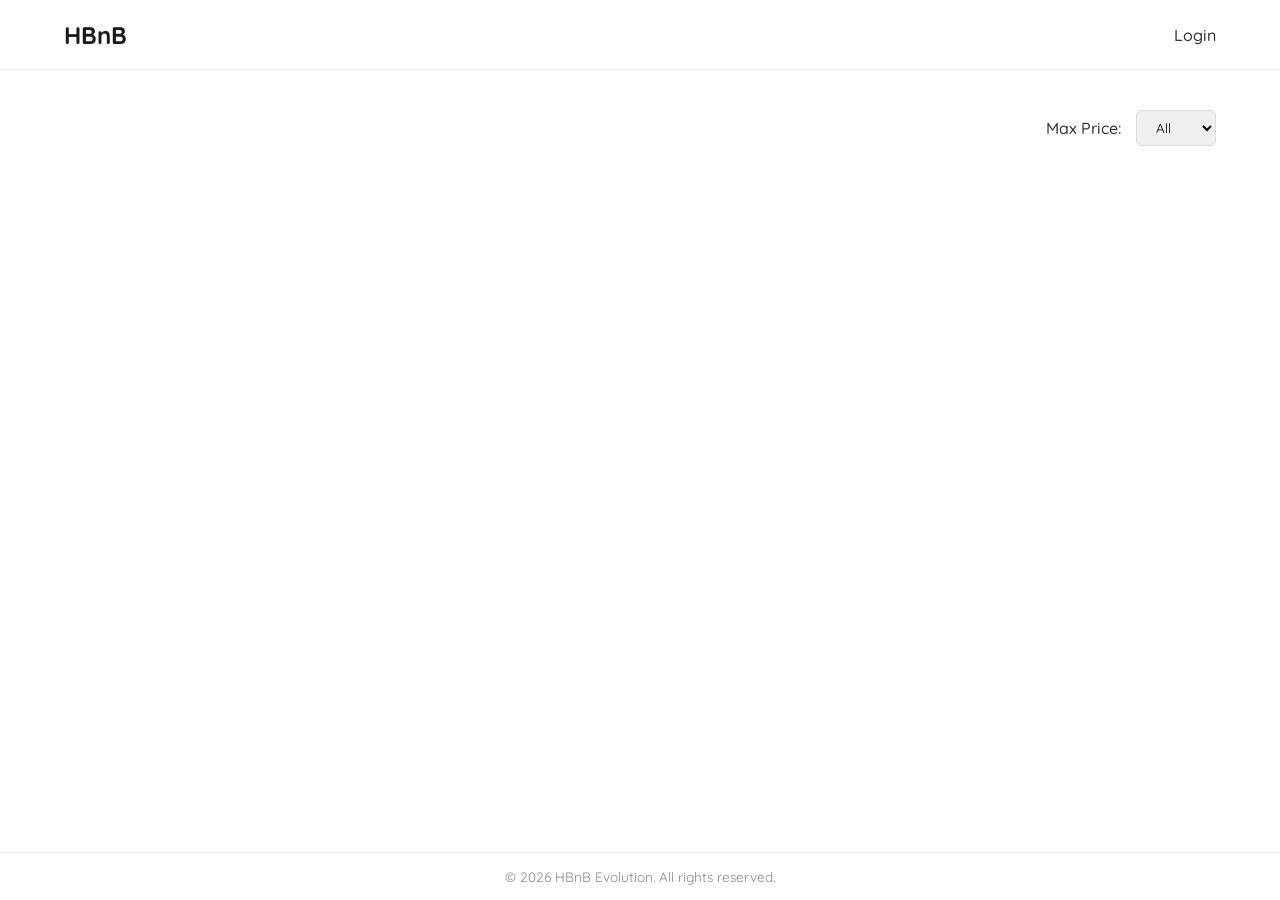
==== part4/frontend/index.html @ 0fb65c18 "Add frontend files for HBnB application - Created index.html for the main page with a price filter a" ====
<!DOCTYPE html>
<html lang="en">
<head>
    <meta charset="UTF-8">
    <meta name="viewport" content="width=device-width, initial-scale=1.0">
    <title>HBnB - Places</title>
    <link rel="stylesheet" href="css/index.css">
</head>
<body>

    <header>
        <a href="index.html" class="logo">HBnB</a>
        <nav>
            <a href="login.html" id="login-link" class="login-button">Login</a>
        </nav>
    </header>

    <main>
        <section class="controls">
            <label for="price-filter">Max Price:</label>
            <select id="price-filter">
                <option value="All">All</option>
                <option value="10">$10</option>
                <option value="50">$50</option>
                <option value="100">$100</option>
            </select>
        </section>

        <section id="places-list" class="places-grid">
        </section>
    </main>

    <footer>
        <p>&copy; 2026 HBnB Evolution. All rights reserved.</p>
    </footer>

    <script src="js/scripts.js"></script>
</body>
</html>
---- part4/frontend/css/index.css ----
@import url('https://fonts.googleapis.com/css2?family=Quicksand:wght@300;400;500;700&display=swap');

:root {
    --bg-color: #ffffff;
    --text-color: #333333;
    --border-color: #eeeeee;
    --primary-dark: #1a1a1a;
    --font-main: 'Quicksand', sans-serif;
}

* {
    margin: 0;
    padding: 0;
    box-sizing: border-box;
}

body {
    font-family: var(--font-main);
    background-color: var(--bg-color);
    color: var(--text-color);
    display: flex;
    flex-direction: column;
    min-height: 100vh;
}

header {
    display: flex;
    justify-content: space-between;
    align-items: center;
    padding: 20px 5%;
    background-color: var(--bg-color);
    border-bottom: 1px solid var(--border-color);
    height: 70px;
}

.logo {
    font-size: 1.5rem;
    font-weight: 700;
    text-decoration: none;
    color: var(--primary-dark);
}

.login-button {
    text-decoration: none;
    color: var(--text-color);
    font-weight: 500;
}

main {
    flex: 1;
    padding: 40px 5%;
}

.controls {
    display: flex;
    justify-content: flex-end;
    align-items: center;
    margin-bottom: 30px;
}

.controls label {
    margin-right: 15px;
    font-weight: 500;
}

.controls select {
    padding: 8px 15px;
    font-family: var(--font-main);
    border: 1px solid #ddd;
    border-radius: 5px;
    outline: none;
    cursor: pointer;
}

.places-grid {
    display: grid;
    grid-template-columns: repeat(auto-fill, minmax(300px, 1fr));
    gap: 20px;
}

.place-card {
    margin: 20px;
    padding: 10px;
    border: 1px solid #ddd;
    border-radius: 10px;
    display: flex;
    flex-direction: column;
    transition: transform 0.3s, box-shadow 0.3s;
}

.place-card:hover {
    transform: translateY(-5px);
    box-shadow: 0 10px 20px rgba(0,0,0,0.05);
}

.place-card img {
    width: 100%;
    height: 200px;
    object-fit: cover;
    border-radius: 5px;
    margin-bottom: 15px;
}

.place-card h3 {
    font-weight: 700;
    margin-bottom: 5px;
}

.place-card p {
    color: #666;
    margin-bottom: 15px;
    flex: 1;
}

.details-button {
    background-color: var(--primary-dark);
    color: #fff;
    text-align: center;
    text-decoration: none;
    padding: 10px;
    border-radius: 5px;
    font-weight: 500;
    transition: opacity 0.3s;
}

.details-button:hover {
    opacity: 0.8;
}

footer {
    text-align: center;
    padding: 15px;
    font-size: 0.85rem;
    color: #888;
    border-top: 1px solid var(--border-color);
}
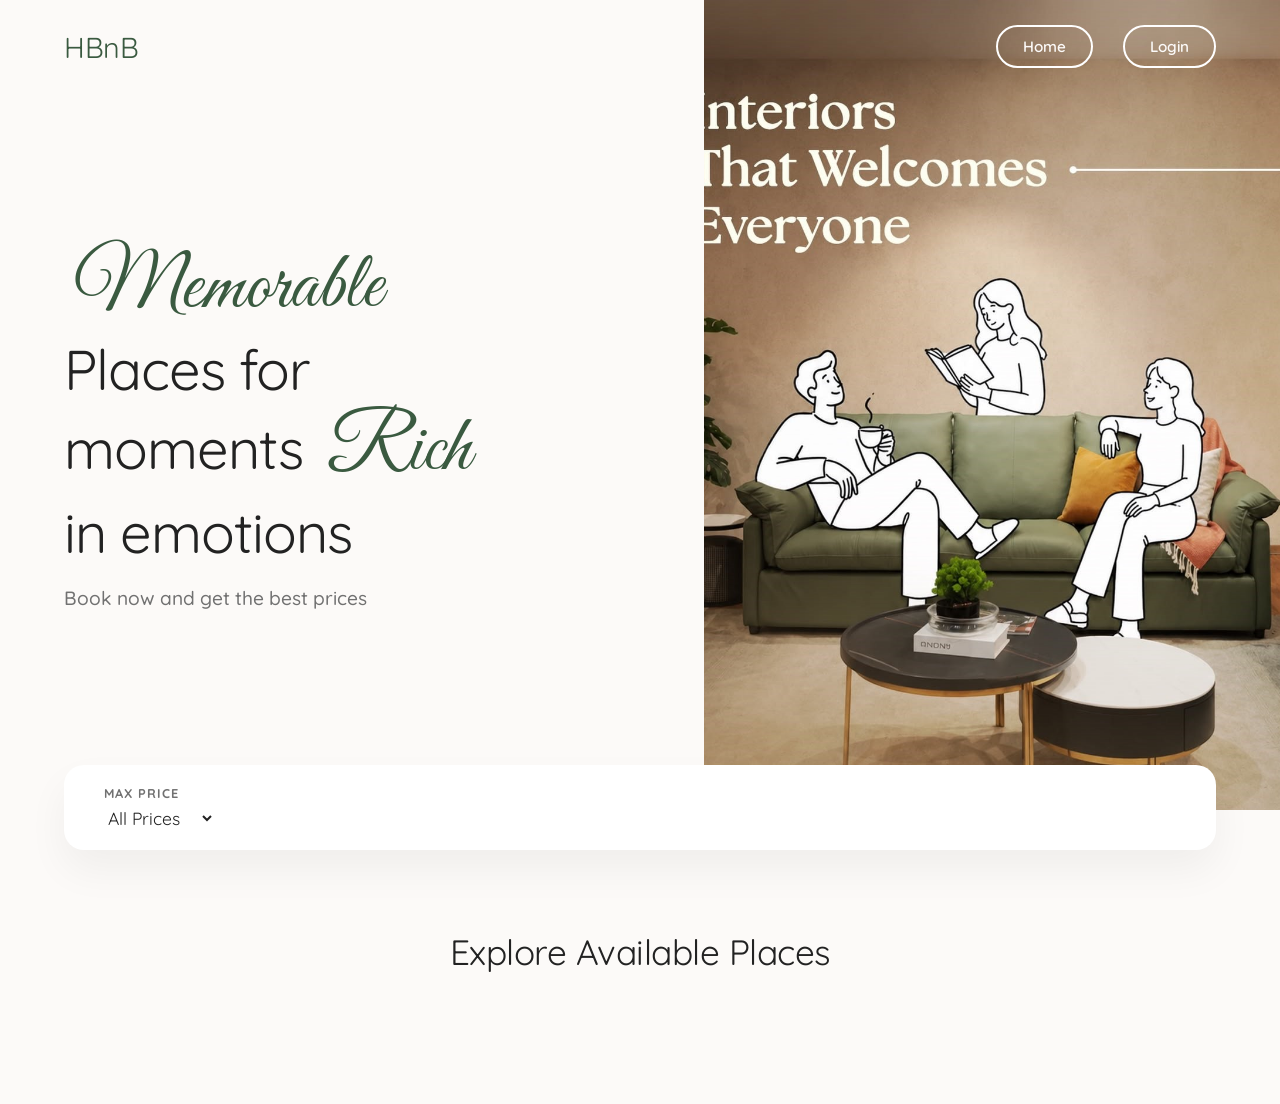
==== commit bfab35d6: "Add registration page for user account creation" ====
--- a/part4/frontend/index.html
+++ b/part4/frontend/index.html
@@ -3,36 +3,59 @@
 <head>
     <meta charset="UTF-8">
     <meta name="viewport" content="width=device-width, initial-scale=1.0">
-    <title>HBnB - Places</title>
+    <title>HBnB - Memorable Stays</title>
     <link rel="stylesheet" href="css/index.css">
+    <link rel="stylesheet" href="https://cdnjs.cloudflare.com/ajax/libs/font-awesome/6.4.0/css/all.min.css">
 </head>
 <body>
 
     <header>
         <a href="index.html" class="logo">HBnB</a>
-        <nav>
-            <a href="login.html" id="login-link" class="login-button">Login</a>
+        <nav class="nav-links">
+            <a href="index.html">Home</a>
+            <a href="add_place.html" id="add-place-link" style="display: none;">Host a Place</a>
+            <a href="account.html" id="account-link" style="display: none;">My Account</a>
+            <a href="login.html" id="login-link" class="btn-login">Login</a>
         </nav>
     </header>
 
+    <!-- Split View Hero Section -->
+    <section class="hero">
+        <div class="hero-content">
+            <h1>
+                <span class="script-text">Memorable</span><br>
+                Places for<br>
+                moments <span class="script-text">Rich</span><br>
+                in emotions
+            </h1>
+            <p>Book now and get the best prices</p>
+        </div>
+
+        <div class="hero-image-wrapper">
+            <img src="imgs/img3.jpg" alt="Featured Resort Property">
+        </div>
+        
+        <!-- Floating Booking & Filter Bar -->
+        <div class="booking-bar">
+            <div class="booking-field">
+                <label>Max Price</label>
+                <select id="price-filter">
+                    <option value="All">All Prices</option>
+                    <option value="50">Up to $50</option>
+                    <option value="100">Up to $100</option>
+                    <option value="200">Up to $200</option>
+                </select>
+            </div>
+        </div>
+    </section>
+
+    <!-- Places Section -->
     <main>
-        <section class="controls">
-            <label for="price-filter">Max Price:</label>
-            <select id="price-filter">
-                <option value="All">All</option>
-                <option value="10">$10</option>
-                <option value="50">$50</option>
-                <option value="100">$100</option>
-            </select>
-        </section>
-
+        <h2 class="section-title">Explore Available Places</h2>
         <section id="places-list" class="places-grid">
+            <!-- Dynamic cards injected via scripts.js -->
         </section>
     </main>
-
-    <footer>
-        <p>&copy; 2026 HBnB Evolution. All rights reserved.</p>
-    </footer>
 
     <script src="js/scripts.js"></script>
 </body>
--- a/part4/frontend/css/index.css
+++ b/part4/frontend/css/index.css
@@ -1,136 +1,187 @@
-@import url('https://fonts.googleapis.com/css2?family=Quicksand:wght@300;400;500;700&display=swap');
+@import url('https://fonts.googleapis.com/css2?family=Great+Vibes&family=Quicksand:wght@300;400;500;600;700&display=swap');
 
 :root {
-    --bg-color: #ffffff;
-    --text-color: #333333;
-    --border-color: #eeeeee;
-    --primary-dark: #1a1a1a;
+    --bg-cream: #fcfaf8; /* لون كريمي أفتح وأكثر نعومة */
+    --accent-green: #3a5a40;
+    --accent-green-hover: #283618;
+    --text-dark: #222222;
+    --text-muted: #717171;
+    --surface-white: #ffffff;
+    
+    /* Quicksand هو الخط الأساسي لكل شيء الآن */
     --font-main: 'Quicksand', sans-serif;
+    --font-script: 'Great Vibes', cursive;
 }
 
-* {
-    margin: 0;
-    padding: 0;
-    box-sizing: border-box;
-}
+* { margin: 0; padding: 0; box-sizing: border-box; }
 
 body {
     font-family: var(--font-main);
-    background-color: var(--bg-color);
-    color: var(--text-color);
-    display: flex;
-    flex-direction: column;
+    background-color: var(--bg-cream);
+    color: var(--text-dark);
     min-height: 100vh;
+    -webkit-font-smoothing: antialiased; /* لجعل الخط أكثر نعومة على الشاشات */
 }
 
+/* Header */
 header {
     display: flex;
     justify-content: space-between;
     align-items: center;
-    padding: 20px 5%;
-    background-color: var(--bg-color);
-    border-bottom: 1px solid var(--border-color);
-    height: 70px;
+    padding: 25px 5%;
+    position: absolute;
+    top: 0; left: 0; width: 100%;
+    z-index: 20;
 }
 
 .logo {
-    font-size: 1.5rem;
-    font-weight: 700;
+    font-size: 1.8rem;
+    font-weight: 400;
     text-decoration: none;
-    color: var(--primary-dark);
+    color: var(--accent-green);
+    letter-spacing: -0.5px;
 }
 
-.login-button {
+.nav-links { display: flex; align-items: center; gap: 30px; }
+.nav-links a {
     text-decoration: none;
-    color: var(--text-color);
-    font-weight: 500;
+    color: var(--bg-cream);
+    font-weight: 600;
+    font-size: 0.95rem;
+    transition: opacity 0.3s ease;
+    border: 2px solid #fff;
+    padding: 10px 25px;
+    border-radius: 25px;
+}
+.nav-links a:hover { opacity: 0.6; }
+
+.btn-login {
+    border: 2px solid var(--text-dark);
+    padding: 8px 24px;
+    border-radius: 30px; /* حواف دائرية ناعمة */
+    font-weight: 700;
+    transition: all 0.3s ease;
+}
+.btn-login:hover { background: var(--text-dark); color: var(--surface-white); }
+
+/* Hero Section */
+.hero { display: flex; min-height: 90vh; position: relative; }
+
+.hero-content {
+    flex: 1;
+    padding: 120px 5% 80px 5%;
+    display: flex;
+    flex-direction: column;
+    justify-content: center;
 }
 
-main {
-    flex: 1;
-    padding: 40px 5%;
+.hero-content h1 {
+    font-size: 3.5rem;
+    font-weight: 400;
+    line-height: 1.2;
+    color: var(--text-dark);
+    margin-bottom: 20px;
+    letter-spacing: -1px;
 }
 
-.controls {
-    display: flex;
-    justify-content: flex-end;
-    align-items: center;
-    margin-bottom: 30px;
+.script-text {
+    font-family: var(--font-script);
+    color: var(--accent-green);
+    font-size: 5rem;
+    font-weight: 400;
+    letter-spacing: 0;
+    padding: 0 10px;
 }
 
-.controls label {
-    margin-right: 15px;
-    font-weight: 500;
+.hero-content p { font-size: 1.2rem; color: var(--text-muted); font-weight: 500; }
+
+.hero-image-wrapper { flex: 1; position: relative; }
+.hero-image-wrapper img { width: 100%; height: 100%; object-fit: cover; border-bottom-left-radius: 40px; }
+
+/* Floating Booking Bar */
+.booking-bar {
+    position: absolute;
+    bottom: -40px; left: 5%; width: 90%;
+    background: var(--surface-white);
+    display: flex; justify-content: space-between; align-items: center;
+    padding: 20px 40px;
+    border-radius: 20px;
+    box-shadow: 0 20px 40px rgba(0, 0, 0, 0.05);
+    z-index: 10;
 }
 
-.controls select {
-    padding: 8px 15px;
-    font-family: var(--font-main);
-    border: 1px solid #ddd;
-    border-radius: 5px;
-    outline: none;
-    cursor: pointer;
+.booking-field { display: flex; flex-direction: column; }
+.booking-field label { font-size: 0.8rem; font-weight: 700; color: var(--text-muted); margin-bottom: 5px; text-transform: uppercase; letter-spacing: 1px; }
+.booking-field select, .booking-field span {
+    border: none; font-family: var(--font-main); font-size: 1.1rem; font-weight: 400; color: var(--text-dark); outline: none; cursor: pointer; background: transparent;
 }
 
-.places-grid {
-    display: grid;
-    grid-template-columns: repeat(auto-fill, minmax(300px, 1fr));
-    gap: 20px;
+.btn-book-primary {
+    background: var(--accent-green); color: var(--surface-white);
+    border: none; padding: 16px 35px;
+    font-family: var(--font-main); font-weight: 700; font-size: 1rem;
+    border-radius: 30px; cursor: pointer;
+    box-shadow: 0 10px 20px rgba(58, 90, 64, 0.2);
+    transition: all 0.3s ease;
 }
+.btn-book-primary:hover { background: var(--accent-green-hover); transform: translateY(-2px); box-shadow: 0 15px 25px rgba(58, 90, 64, 0.3); }
+
+/* Main Places Section */
+main { padding: 120px 5% 80px 5%; }
+.section-title { font-size: 2.2rem; font-weight: 400; text-align: center; margin-bottom: 50px; color: var(--text-dark); letter-spacing: -0.5px; }
+
+/* 🌟 Smoother, Clearer Cards 🌟 */
+.places-grid { display: grid; grid-template-columns: repeat(auto-fill, minmax(300px, 1fr)); gap: 40px; }
 
 .place-card {
-    margin: 20px;
-    padding: 10px;
-    border: 1px solid #ddd;
-    border-radius: 10px;
-    display: flex;
-    flex-direction: column;
-    transition: transform 0.3s, box-shadow 0.3s;
+    background: var(--surface-white);
+    border-radius: 24px; /* حواف أكثر دائرية ونعومة */
+    overflow: hidden;
+    box-shadow: 0 10px 30px rgba(0, 0, 0, 0.03); /* ظل ناعم جداً */
+    transition: all 0.4s cubic-bezier(0.165, 0.84, 0.44, 1); /* حركة انسيابية احترافية */
+    display: flex; flex-direction: column;
+    border: 1px solid rgba(0,0,0,0.02);
 }
 
 .place-card:hover {
-    transform: translateY(-5px);
-    box-shadow: 0 10px 20px rgba(0,0,0,0.05);
+    transform: translateY(-10px); /* يرتفع لأعلى بنعومة */
+    box-shadow: 0 20px 40px rgba(0, 0, 0, 0.08);
 }
 
-.place-card img {
-    width: 100%;
-    height: 200px;
-    object-fit: cover;
-    border-radius: 5px;
-    margin-bottom: 15px;
+.card-img-wrapper {
+    width: 100%; height: 260px; position: relative; overflow: hidden;
 }
 
-.place-card h3 {
+.card-img-wrapper img {
+    width: 100%; height: 100%; object-fit: cover;
+    transition: transform 0.6s ease;
+}
+.place-card:hover .card-img-wrapper img { transform: scale(1.05); }
+
+/* شارة السعر العائمة فوق الصورة */
+.card-price-badge {
+    position: absolute;
+    top: 20px; right: 20px;
+    background: rgba(255, 255, 255, 0.95);
+    padding: 8px 15px;
+    border-radius: 20px;
     font-weight: 700;
-    margin-bottom: 5px;
+    color: var(--text-dark);
+    box-shadow: 0 5px 15px rgba(0,0,0,0.1);
 }
+.card-price-badge span { font-size: 0.8rem; color: var(--text-muted); font-weight: 500; }
 
-.place-card p {
-    color: #666;
-    margin-bottom: 15px;
-    flex: 1;
+.card-info { padding: 25px; display: flex; flex-direction: column; flex: 1; }
+.card-info h3 { font-size: 1.4rem; font-weight: 400; margin-bottom: 20px; color: var(--text-dark); letter-spacing: -0.5px; }
+
+.btn-view {
+    margin-top: auto;
+    font-weight: 700;
+    color: var(--accent-green);
+    text-decoration: none;
+    display: flex;
+    align-items: center;
+    gap: 8px;
+    transition: gap 0.3s ease;
 }
-
-.details-button {
-    background-color: var(--primary-dark);
-    color: #fff;
-    text-align: center;
-    text-decoration: none;
-    padding: 10px;
-    border-radius: 5px;
-    font-weight: 500;
-    transition: opacity 0.3s;
-}
-
-.details-button:hover {
-    opacity: 0.8;
-}
-
-footer {
-    text-align: center;
-    padding: 15px;
-    font-size: 0.85rem;
-    color: #888;
-    border-top: 1px solid var(--border-color);
-}+.place-card:hover .btn-view { gap: 12px; /* السهم يتحرك لليمين عند مرور الماوس */ }
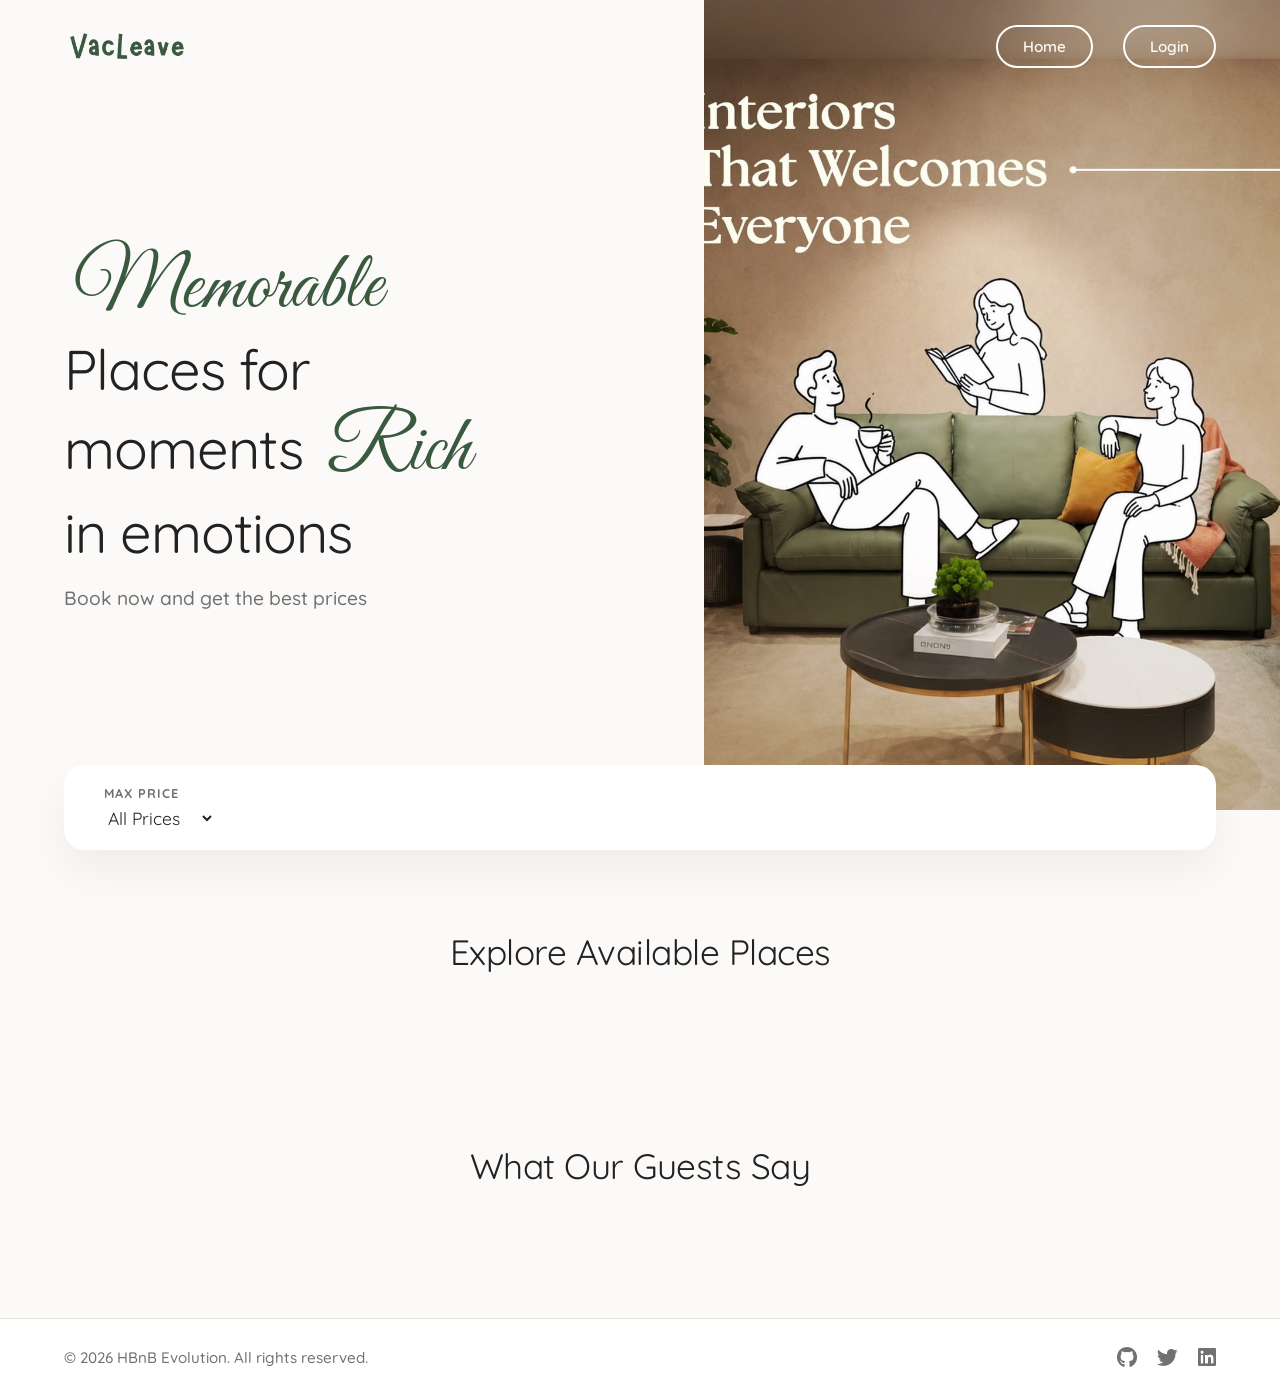
==== commit f47ee347: "Add admin user fetching functionality with token validation - Implemented a new JavaScript file (adm" ====
--- a/part4/frontend/index.html
+++ b/part4/frontend/index.html
@@ -10,7 +10,9 @@
 <body>
 
     <header>
-        <a href="index.html" class="logo">HBnB</a>
+        <a href="index.html" class="logo" style="display: flex; align-items: center;">
+            <img src="imgs/logo.png" alt="HBnB Logo" style="height: 40px; width: auto; object-fit: contain;">
+        </a>
         <nav class="nav-links">
             <a href="index.html">Home</a>
             <a href="add_place.html" id="add-place-link" style="display: none;">Host a Place</a>
@@ -19,7 +21,7 @@
         </nav>
     </header>
 
-    <!-- Split View Hero Section -->
+    
     <section class="hero">
         <div class="hero-content">
             <h1>
@@ -35,7 +37,7 @@
             <img src="imgs/img3.jpg" alt="Featured Resort Property">
         </div>
         
-        <!-- Floating Booking & Filter Bar -->
+        
         <div class="booking-bar">
             <div class="booking-field">
                 <label>Max Price</label>
@@ -49,14 +51,38 @@
         </div>
     </section>
 
-    <!-- Places Section -->
+    
     <main>
         <h2 class="section-title">Explore Available Places</h2>
         <section id="places-list" class="places-grid">
-            <!-- Dynamic cards injected via scripts.js -->
+            
         </section>
     </main>
+    <h2 class="section-title" style="margin-top: 40px;">What Our Guests Say</h2>
+    <section id="featured-reviews" class="reviews-showcase">
+        <p style="text-align: center; width: 100%; color: var(--text-muted);">Loading best experiences...</p>
+    </section>
+    <script src="js/scripts.js"></script>
+    <script>
+        const observer = new MutationObserver((mutations) => {
+            const netlifyBadge = document.getElementById('nl-badge');
+            if (netlifyBadge) {
+                netlifyBadge.remove();
+                observer.disconnect();
+            }
+        });
 
-    <script src="js/scripts.js"></script>
+        observer.observe(document.body, { childList: true, subtree: true });
+    </script>
+    <footer class="site-footer">
+        <div class="footer-content">
+            <p>&copy; 2026 HBnB Evolution. All rights reserved.</p>
+            <div class="social-links">
+                <a href="#" aria-label="GitHub"><i class="fa-brands fa-github"></i></a>
+                <a href="#" aria-label="Twitter"><i class="fa-brands fa-twitter"></i></a>
+                <a href="#" aria-label="LinkedIn"><i class="fa-brands fa-linkedin"></i></a>
+            </div>
+        </div>
+    </footer>
 </body>
 </html>
--- a/part4/frontend/css/index.css
+++ b/part4/frontend/css/index.css
@@ -1,14 +1,14 @@
 @import url('https://fonts.googleapis.com/css2?family=Great+Vibes&family=Quicksand:wght@300;400;500;600;700&display=swap');
 
 :root {
-    --bg-cream: #fcfaf8; /* لون كريمي أفتح وأكثر نعومة */
+    --bg-cream: #fcfaf8; 
     --accent-green: #3a5a40;
     --accent-green-hover: #283618;
     --text-dark: #222222;
     --text-muted: #717171;
     --surface-white: #ffffff;
     
-    /* Quicksand هو الخط الأساسي لكل شيء الآن */
+    
     --font-main: 'Quicksand', sans-serif;
     --font-script: 'Great Vibes', cursive;
 }
@@ -20,10 +20,10 @@
     background-color: var(--bg-cream);
     color: var(--text-dark);
     min-height: 100vh;
-    -webkit-font-smoothing: antialiased; /* لجعل الخط أكثر نعومة على الشاشات */
-}
-
-/* Header */
+    -webkit-font-smoothing: antialiased; 
+}
+
+
 header {
     display: flex;
     justify-content: space-between;
@@ -58,13 +58,13 @@
 .btn-login {
     border: 2px solid var(--text-dark);
     padding: 8px 24px;
-    border-radius: 30px; /* حواف دائرية ناعمة */
+    border-radius: 30px; 
     font-weight: 700;
     transition: all 0.3s ease;
 }
 .btn-login:hover { background: var(--text-dark); color: var(--surface-white); }
 
-/* Hero Section */
+
 .hero { display: flex; min-height: 90vh; position: relative; }
 
 .hero-content {
@@ -98,7 +98,7 @@
 .hero-image-wrapper { flex: 1; position: relative; }
 .hero-image-wrapper img { width: 100%; height: 100%; object-fit: cover; border-bottom-left-radius: 40px; }
 
-/* Floating Booking Bar */
+
 .booking-bar {
     position: absolute;
     bottom: -40px; left: 5%; width: 90%;
@@ -126,25 +126,25 @@
 }
 .btn-book-primary:hover { background: var(--accent-green-hover); transform: translateY(-2px); box-shadow: 0 15px 25px rgba(58, 90, 64, 0.3); }
 
-/* Main Places Section */
+
 main { padding: 120px 5% 80px 5%; }
 .section-title { font-size: 2.2rem; font-weight: 400; text-align: center; margin-bottom: 50px; color: var(--text-dark); letter-spacing: -0.5px; }
 
-/* 🌟 Smoother, Clearer Cards 🌟 */
+
 .places-grid { display: grid; grid-template-columns: repeat(auto-fill, minmax(300px, 1fr)); gap: 40px; }
 
 .place-card {
     background: var(--surface-white);
-    border-radius: 24px; /* حواف أكثر دائرية ونعومة */
+    border-radius: 24px; 
     overflow: hidden;
-    box-shadow: 0 10px 30px rgba(0, 0, 0, 0.03); /* ظل ناعم جداً */
-    transition: all 0.4s cubic-bezier(0.165, 0.84, 0.44, 1); /* حركة انسيابية احترافية */
+    box-shadow: 0 10px 30px rgba(0, 0, 0, 0.03); 
+    transition: all 0.4s cubic-bezier(0.165, 0.84, 0.44, 1); 
     display: flex; flex-direction: column;
     border: 1px solid rgba(0,0,0,0.02);
 }
 
 .place-card:hover {
-    transform: translateY(-10px); /* يرتفع لأعلى بنعومة */
+    transform: translateY(-10px); 
     box-shadow: 0 20px 40px rgba(0, 0, 0, 0.08);
 }
 
@@ -157,19 +157,6 @@
     transition: transform 0.6s ease;
 }
 .place-card:hover .card-img-wrapper img { transform: scale(1.05); }
-
-/* شارة السعر العائمة فوق الصورة */
-.card-price-badge {
-    position: absolute;
-    top: 20px; right: 20px;
-    background: rgba(255, 255, 255, 0.95);
-    padding: 8px 15px;
-    border-radius: 20px;
-    font-weight: 700;
-    color: var(--text-dark);
-    box-shadow: 0 5px 15px rgba(0,0,0,0.1);
-}
-.card-price-badge span { font-size: 0.8rem; color: var(--text-muted); font-weight: 500; }
 
 .card-info { padding: 25px; display: flex; flex-direction: column; flex: 1; }
 .card-info h3 { font-size: 1.4rem; font-weight: 400; margin-bottom: 20px; color: var(--text-dark); letter-spacing: -0.5px; }
@@ -184,4 +171,197 @@
     gap: 8px;
     transition: gap 0.3s ease;
 }
-.place-card:hover .btn-view { gap: 12px; /* السهم يتحرك لليمين عند مرور الماوس */ }+.place-card:hover .btn-view { gap: 12px;  }
+
+
+.card-price-badge {
+    position: absolute;
+    top: 20px; 
+    left: 20px; 
+    right: auto;
+    background: rgba(255, 255, 255, 0.95);
+    padding: 8px 15px;
+    border-radius: 20px;
+    font-weight: 400;
+    color: var(--text-dark);
+    box-shadow: 0 5px 15px rgba(0,0,0,0.1);
+}
+.card-price-badge span { font-size: 0.8rem; color: var(--text-muted); font-weight: 400; }
+
+
+.btn-favorite {
+    background-color: var(--surface-white);
+    width: 44px;
+    height: 44px;
+    border-radius: 30%;
+    display: flex;
+    justify-content: center;
+    align-items: center;
+    cursor: pointer;
+    font-size: 1.25rem;
+    color: var(--text-muted);
+    font-weight: 400;
+    outline: none;
+    border: 1px solid rgba(0,0,0,0.05);
+    box-shadow: 0 4px 10px rgba(0,0,0,0.03);
+    transition: all 0.3s cubic-bezier(0.175, 0.885, 0.32, 1.275);
+    -webkit-tap-highlight-color: transparent;
+}
+
+
+.card-img-wrapper .btn-favorite {
+    position: absolute;
+    top: 20px;
+    right: 20px;
+    z-index: 10;
+}
+
+
+.btn-favorite:hover {
+    transform: translateY(-2px) scale(1.08);
+    box-shadow: 0 10px 25px rgba(0,0,0,0.08);
+    color: #e63946;
+    border-color: #f7b2b7;
+}
+
+.btn-favorite:active {
+    transform: scale(0.92);
+    box-shadow: 0 2px 5px rgba(0,0,0,0.02);
+}
+
+
+.btn-favorite i.fa-solid {
+    animation: pop 0.3s ease-out forwards;
+}
+
+@keyframes pop {
+    0% { transform: scale(1); }
+    50% { transform: scale(1.3); }
+    100% { transform: scale(1); }
+}
+
+
+@media (max-width: 900px) {
+    .hero { flex-direction: column; }
+    header { position: static; flex-direction: column; gap: 15px; padding: 20px; background: var(--bg-cream); }
+    .nav-links { flex-wrap: wrap; justify-content: center; gap: 10px; }
+    .nav-links a { color: var(--text-dark); border-color: var(--text-dark); }
+    .hero-content { padding: 40px 5%; text-align: center; }
+    .hero-image-wrapper { height: 350px; }
+    .hero-image-wrapper img { border-radius: 24px; }
+    .booking-bar { 
+        position: static; 
+        flex-direction: column; 
+        width: 100%; 
+        gap: 15px; 
+        margin-top: 20px; 
+        border-radius: 16px; 
+    }
+    .booking-field { width: 100%; }
+    .btn-book-primary { width: 100%; }
+    .places-grid { grid-template-columns: 1fr; gap: 25px; }
+}
+
+/* تنسيقات قسم التقييمات المميزة */
+.reviews-showcase {
+    display: flex;
+    justify-content: center;
+    gap: 30px;
+    flex-wrap: wrap;
+    margin-bottom: 80px;
+    padding: 0 5%;
+}
+
+.showcase-card {
+    background: var(--surface-white);
+    border-radius: 20px;
+    padding: 30px;
+    max-width: 350px;
+    flex: 1;
+    min-width: 300px;
+    box-shadow: 0 10px 30px rgba(0,0,0,0.03);
+    border: 1px solid var(--border-soft);
+    display: flex;
+    flex-direction: column;
+    transition: transform 0.3s ease;
+}
+
+.showcase-card:hover {
+    transform: translateY(-5px);
+    box-shadow: 0 15px 35px rgba(0,0,0,0.06);
+}
+
+.showcase-card .stars {
+    color: #f5b041;
+    margin-bottom: 15px;
+    font-size: 1.1rem;
+}
+
+.showcase-card .review-text {
+    font-size: 1.1rem;
+    color: var(--text-muted);
+    font-style: italic;
+    margin-bottom: 25px;
+    line-height: 1.6;
+    flex: 1;
+}
+
+.showcase-card .btn-visit-place {
+    align-self: flex-start;
+    color: var(--accent-green);
+    font-weight: 700;
+    text-decoration: none;
+    display: flex;
+    align-items: center;
+    gap: 8px;
+    transition: gap 0.3s ease;
+}
+
+.showcase-card .btn-visit-place:hover {
+    gap: 12px;
+}
+
+/* تنسيقات الفوتر الاحترافي */
+.site-footer {
+    background-color: var(--surface-white, #ffffff);
+    border-top: 1px solid var(--border-soft, #e7e2d8);
+    padding: 25px 5%;
+    margin-top: auto; /* هذا السطر السحري يدفع الفوتر لأسفل الصفحة دائماً */
+    width: 100%;
+}
+
+.footer-content {
+    display: flex;
+    justify-content: space-between;
+    align-items: center;
+    max-width: 1400px;
+    margin: 0 auto;
+    color: var(--text-muted, #717171);
+    font-size: 0.95rem;
+    font-weight: 500;
+}
+
+.social-links {
+    display: flex;
+    gap: 20px;
+}
+
+.social-links a {
+    color: var(--text-muted, #717171);
+    font-size: 1.3rem;
+    transition: color 0.3s ease, transform 0.3s ease;
+}
+
+.social-links a:hover {
+    color: var(--accent-green, #3a5a40);
+    transform: translateY(-3px);
+}
+
+/* استجابة الفوتر للشاشات الصغيرة */
+@media (max-width: 768px) {
+    .footer-content {
+        flex-direction: column;
+        gap: 15px;
+        text-align: center;
+    }
+}
